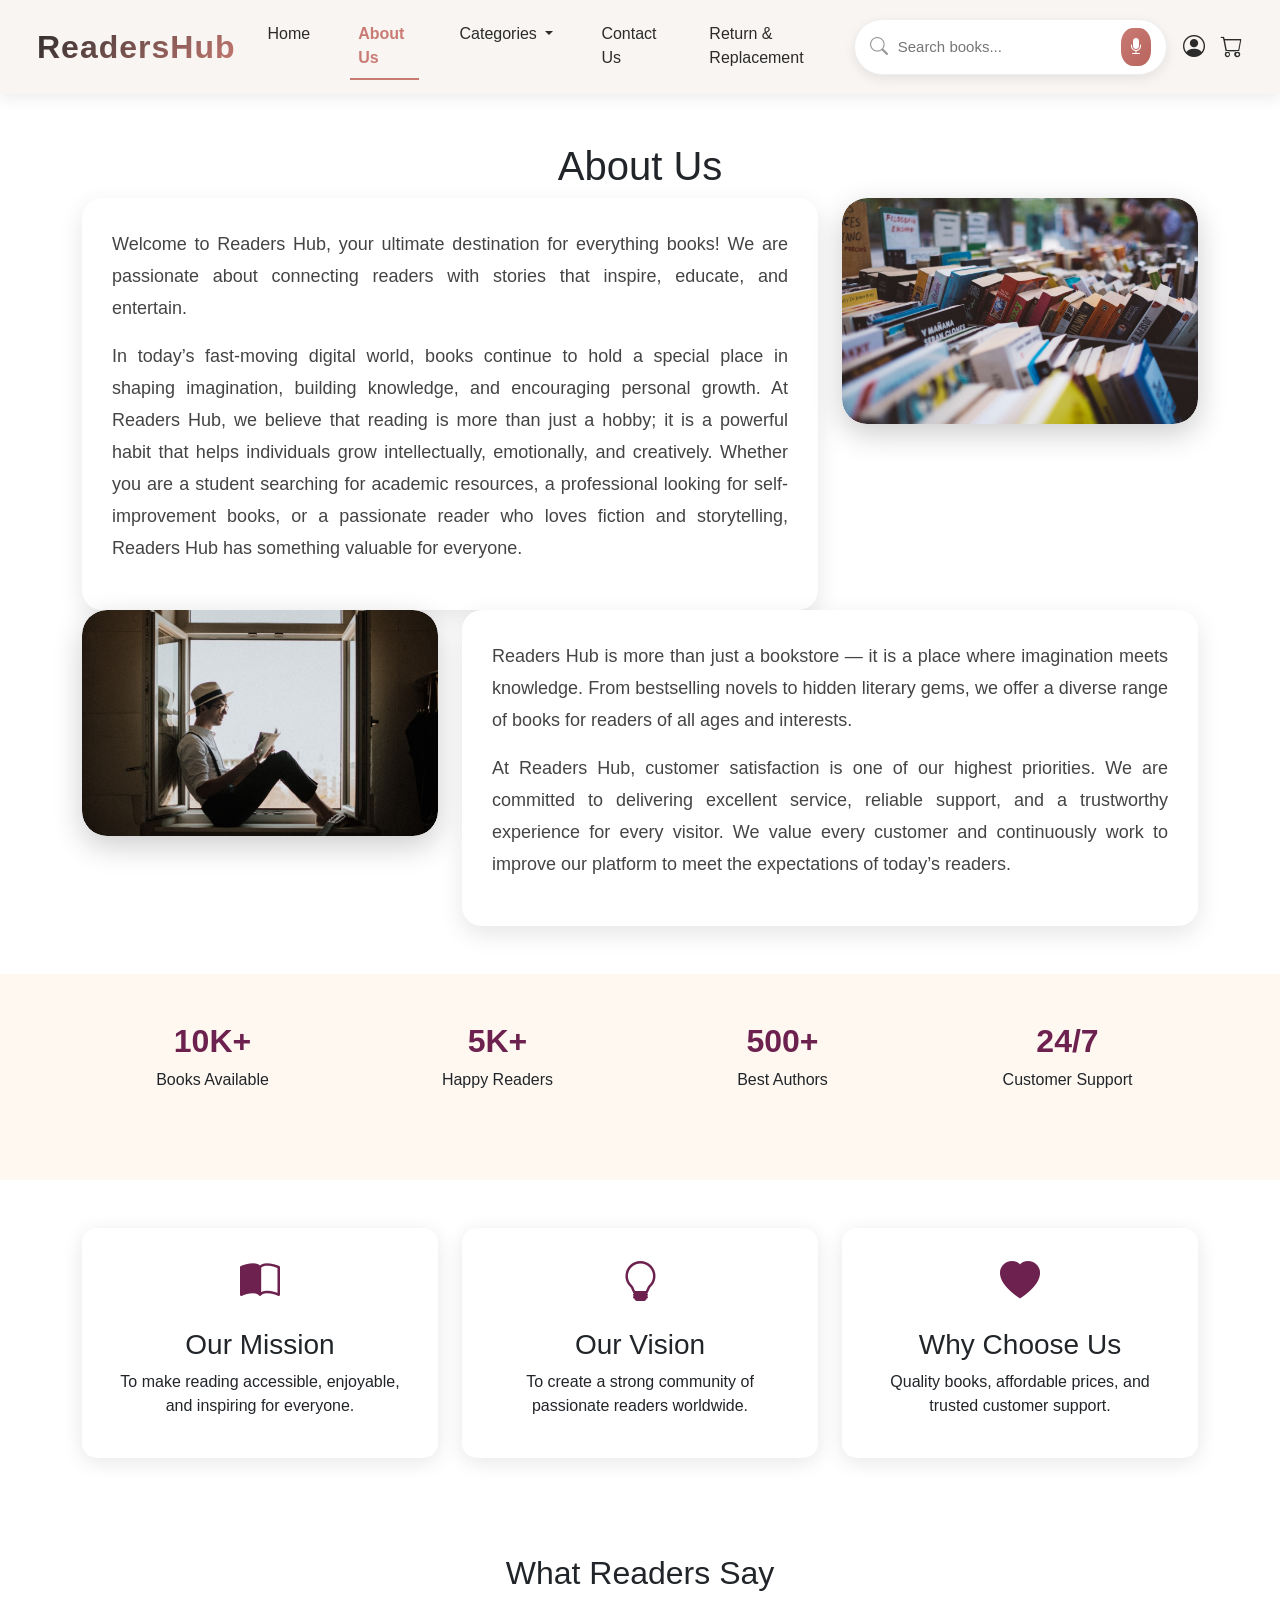
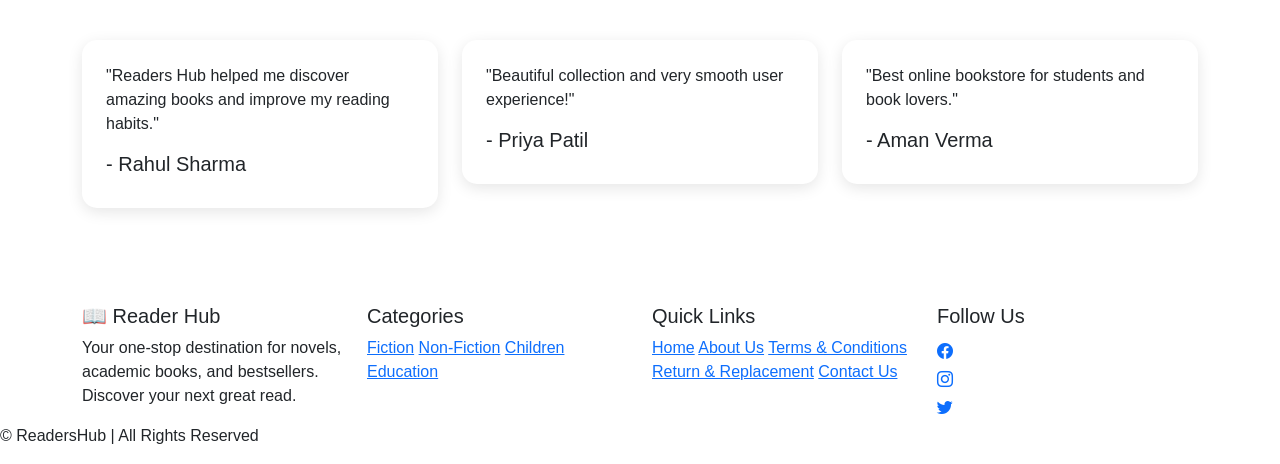
==== about.html @ c39934a2 "updates" ====
<!doctype html>
<html lang="en">

<head>
    <meta charset="utf-8">
    <meta name="viewport" content="width=device-width, initial-scale=1">
    <title>Bootstrap demo</title>
    <!-- Bootstrap -->
    <link href="https://cdn.jsdelivr.net/npm/bootstrap@5.3.8/dist/css/bootstrap.min.css" rel="stylesheet"
        integrity="sha384-sRIl4kxILFvY47J16cr9ZwB07vP4J8+LH7qKQnuqkuIAvNWLzeN8tE5YBujZqJLB" crossorigin="anonymous">

    <!-- Icon Bootstrap -->
    <link rel="stylesheet" href="https://cdn.jsdelivr.net/npm/bootstrap-icons@1.13.1/font/bootstrap-icons.min.css">

    <!-- CSS -->
    <link href="css/Swapnil.css" rel="stylesheet" type="text/css" />
    <link href="css/kranti.css" rel="stylesheet" type="text/css" />
    <link rel="stylesheet" href="css/rutuja.css" />
</head>

<body>

<!-- Navbar Start -->

    <header class="sticky-top">
        <nav class="navbar navbar-expand-lg custom-navbar">
            <div class="container-fluid">
                <!-- Logo -->

                <a class="navbar-brand logo-text" href="index.html"> ReadersHub </a>

                <!-- Toggle Button -->

                <button class="navbar-toggler" type="button" data-bs-toggle="collapse"
                    data-bs-target="#navbarSupportedContent">
                    <span class="navbar-toggler-icon"></span>
                </button>

                <!-- Navbar Content -->

                <div class="collapse navbar-collapse" id="navbarSupportedContent">
                    <!-- Menu -->

                    <ul class="navbar-nav mx-auto mb-2 mb-lg-0 nav-underline">
                        <li class="nav-item">
                            <a class="nav-link" href="index.html"> Home </a>
                        </li>

                        <li class="nav-item">
                            <a class="nav-link active" href="about.html"> About Us </a>
                        </li>

                        <!-- Dropdown -->

                        <li class="nav-item dropdown">
                            <a class="nav-link dropdown-toggle " href="#" role="button" data-bs-toggle="dropdown">
                                Categories
                            </a>

                            <ul class="dropdown-menu">
                                <li>
                                    <a class="dropdown-item" href="Motivational.html">
                                        Motivational & Self-help
                                    </a>
                                </li>

                                <li>
                                    <a class="dropdown-item" href="mythology.html">
                                        Mythology
                                    </a>
                                </li>

                                <li>
                                    <a class="dropdown-item" href="fiction_books.html">
                                        Fiction Books
                                    </a>
                                </li>

                                <li>
                                    <a class="dropdown-item" href="competitive_exams.html">
                                        Competitive Exams
                                    </a>
                                </li>

                                <li>
                                    <a class="dropdown-item" href="non_fiction.html">
                                        Non Fiction
                                    </a>
                                </li>
                            </ul>
                        </li>

                        <li class="nav-item">
                            <a class="nav-link" href="Contact.html"> Contact Us </a>
                        </li>
                         <li class="nav-item">
                            <a class="nav-link" href="return_replacement.html">Return & Replacement</a>
                        </li>
                    </ul>

                    <!-- Search Bar -->

                    <form class="search-box" role="search">
                        <div class="search-wrapper">
                            <!-- Search Icon -->
                            <i class="bi bi-search search-icon"></i>

                            <!-- Input -->
                            <input type="search" class="search-input" placeholder="Search books..." />

                            <!-- Mic Icon -->
                            <button class="mic-btn" type="button">
                                <i class="bi bi-mic-fill"></i>
                            </button>
                        </div>
                    </form>
                    <!-- search end here -->
                    <!-- Icons -->

                    <!-- Icons -->

                    <div class="d-flex align-items-center ms-3 icon-box">
                        <i class="bi bi-person-circle me-3"></i>

                        <i class="bi bi-cart"></i>
                    </div>

                </div>
            </div>
            </div>
        </nav>
    </header>

    <!-- Navbar End -->

    <!-- About Start -->
    <main>

<!-- <section class="hero-section d-flex align-items-center text-center text-white">
    <div class="container">
        <h1 class="display-3 fw-bold">Welcome To Readers Hub</h1>
        <p class="lead mt-3">
            Discover books that inspire imagination, knowledge, and creativity.
        </p>

        <a href="fiction_books.html" class="btn btn-light btn-lg mt-3">
            Explore Books
        </a>
    </div>
</section> -->


        <section class="mt-8 mb-8 p-5">
            <div class="container">
                <h1 class="about-title text-center">About Us</h1>
                <!-- <div class="row">
                    <div class="col-md-12">
                        <img class="img-fluid" src="images/Aboutpageimg.jpg" />
                    </div>
                </div> -->
                <div class="row mb-8">
                    <div class="col-md-8">
                        <div class="about-text">
                        <p>Welcome to Readers Hub, your ultimate destination for everything books! We are passionate
                            about connecting readers with stories that inspire, educate, and entertain.</p>

                        <p>In today’s fast-moving digital world, books continue to hold a special place in shaping imagination, building knowledge, and encouraging personal growth. At Readers Hub, we believe that reading is more than just a hobby; it is a powerful habit that helps individuals grow intellectually, emotionally, and creatively. Whether you are a student searching for academic resources, a professional looking for self-improvement books, or a passionate reader who loves fiction and storytelling, Readers Hub has something valuable for everyone.</p>    

                        <!-- <p>At Readers Hub, we believe that books have the power to transform lives. Whether you enjoy
                            fiction, non-fiction, academic resources, or self-development books, our carefully curated
                            collection is designed to meet the needs of every reader.</p> -->
                        </div>
                    </div>
                    <div class="col-md-4 about">
                        <div class="about-img">
                        <img class="img-fluid" src="images/About_01-6.png" />
                        </div>
                    </div>
                </div>
                <div class="row mb-8">
                    <div class="col-md-4 about">
                        <div class="about-img">
                        <img class="img-fluid" src="images/About_02-6.png" />
                        </div>
                    </div>
                    <div class="col-md-8">
                        <div class="about-text">
                        <!-- <p>Our mission is to create a vibrant community where book lovers can explore new ideas,
                            discover talented authors, and develop a lifelong love for reading. We strive to make books
                            accessible, affordable, and enjoyable for everyone.</p> -->

                        <p>Readers Hub is more than just a bookstore — it is a place where imagination meets knowledge.
                            From bestselling novels to hidden literary gems, we offer a diverse range of books for
                            readers of all ages and interests.</p>

                        <p>At Readers Hub, customer satisfaction is one of our highest priorities. We are committed to delivering excellent service, reliable support, and a trustworthy experience for every visitor. We value every customer and continuously work to improve our platform to meet the expectations of today’s readers.</p>    

                        <!-- <p>Join us on this exciting journey of reading and discovery. Let Readers Hub be your trusted
                            companion in the wonderful world of books.</p> -->
                        </div>
                    </div>
                </div>
            </div>
        </section>


<section class="stats-section py-5">
    <div class="container">
        <div class="row text-center">

            <div class="col-md-3 col-6 mb-4">
                <h2>10K+</h2>
                <p>Books Available</p>
            </div>

            <div class="col-md-3 col-6 mb-4">
                <h2>5K+</h2>
                <p>Happy Readers</p>
            </div>

            <div class="col-md-3 col-6 mb-4">
                <h2>500+</h2>
                <p>Best Authors</p>
            </div>

            <div class="col-md-3 col-6 mb-4">
                <h2>24/7</h2>
                <p>Customer Support</p>
            </div>

        </div>
    </div>
</section>

<section class="mission-section py-5">
    <div class="container">
        <div class="row g-4">

            <div class="col-md-4">
                <div class="mission-card text-center p-4">
                    <i class="bi bi-book-half"></i>
                    <h3 class="mt-3">Our Mission</h3>
                    <p>
                        To make reading accessible, enjoyable, and inspiring for everyone.
                    </p>
                </div>
            </div>

            <div class="col-md-4">
                <div class="mission-card text-center p-4">
                    <i class="bi bi-lightbulb"></i>
                    <h3 class="mt-3">Our Vision</h3>
                    <p>
                        To create a strong community of passionate readers worldwide.
                    </p>
                </div>
            </div>

            <div class="col-md-4">
                <div class="mission-card text-center p-4">
                    <i class="bi bi-heart-fill"></i>
                    <h3 class="mt-3">Why Choose Us</h3>
                    <p>
                        Quality books, affordable prices, and trusted customer support.
                    </p>
                </div>
            </div>

        </div>
    </div>
</section>

<section class="testimonial-section py-5">
    <div class="container">
        <h2 class="text-center mb-5">What Readers Say</h2>

        <div class="row g-4">

            <div class="col-md-4">
                <div class="testimonial-card p-4">
                    <p>
                        "Readers Hub helped me discover amazing books and improve my reading habits."
                    </p>
                    <h5>- Rahul Sharma</h5>
                </div>
            </div>

            <div class="col-md-4">
                <div class="testimonial-card p-4">
                    <p>
                        "Beautiful collection and very smooth user experience!"
                    </p>
                    <h5>- Priya Patil</h5>
                </div>
            </div>

            <div class="col-md-4">
                <div class="testimonial-card p-4">
                    <p>
                        "Best online bookstore for students and book lovers."
                    </p>
                    <h5>- Aman Verma</h5>
                </div>
            </div>

        </div>
    </div>
</section>
        <!-- About End -->
    </main>




    <!-- Footer Start -->

    <footer class="footer mt-5">
        <div class="container">
            <div class="row">

                <!-- About -->
                <div class="col-md-3">
                    <h5>📖 Reader Hub</h5>
                    <p>Your one-stop destination for novels, academic books, and bestsellers. Discover your next
                        great read.</p>
                </div>

                <!-- Categories -->
                <div class="col-md-3">
                    <h5>Categories</h5>
                    <a href="fiction_books.html">Fiction</a>
                    <a href="#">Non-Fiction</a>
                    <a href="#">Children</a>
                    <a href="#">Education</a>
                </div>

                <!-- Quick Links -->
                <div class="col-md-3">
                    <h5>Quick Links</h5>
                    <a href="#">Home</a>
                    <a href="about.html">About Us</a>
                    <a href="terms_condition.html">Terms & Conditions</a>
                    <a href="return_replacement.html">Return & Replacement</a>
                    <a href="Contact.html">Contact Us</a>
                </div>

                <!-- Newsletter -->
                <div class="col-md-3">
                    <h5>Follow Us</h5>
                    <div class="row">

                        <!-- Social Icons -->
                        <div class="col-md-1 social-icons mt-1">
                            <a href="#"><i class="bi bi-facebook"></i></a>
                        </div>
                        <div class=" col-md-1social-icons mt-1">
                            <a href="#"><i class="bi bi-instagram"></i></a>
                        </div>
                        <div class="col-md-1 social-icons mt-1">
                            <a href="#"><i class="bi bi-twitter"></i></a>
                        </div>
                    </div>
                </div>

            </div>
        </div>

        <!-- Bottom -->
        <div class="footer-bottom">
            <p>© <span id="year"></span> ReadersHub | All Rights Reserved</p>
        </div>
    </footer>

    <!-- Footer End -->

</body>
<script src="https://cdn.jsdelivr.net/npm/bootstrap@5.3.8/dist/js/bootstrap.bundle.min.js"
    integrity="sha384-FKyoEForCGlyvwx9Hj09JcYn3nv7wiPVlz7YYwJrWVcXK/BmnVDxM+D2scQbITxI"
    crossorigin="anonymous"></script>

<script src="js/script_SP.js"></script>
</body>

</html>
---- css/kranti.css ----
.about{
    transition: all 0.4s ease;
}

.about:hover{
    transform: scale(1.05);
    box-shadow: 0 8px 20px rgba(0,0,0,0.2);
}

.terms{
    text-align: center;
}

/* Hero Section */

.hero-section{
    height: 70vh;
    background:linear-gradient(rgba(0,0,0,0.6), rgba(0,0,0,0.6)),
    
    url('../images/book-bg.jpg');

    background-size: cover;
    background-position: center;
}

/* Stats */

.stats-section{
    background: #fff8f0;
}

.stats-section h2{
    color: #6D214F;
    font-weight: bold;
}

/* Cards */

.mission-card{
    background: white;
    border-radius: 15px;
    box-shadow: 0 4px 20px rgba(0,0,0,0.1);
    transition: 0.4s;
}

.mission-card:hover{
    transform: translateY(-10px);
}

.mission-card i{
    font-size: 40px;
    color: #6D214F;
}

/* Testimonials */

.testimonial-card{
    background: #fff;
    border-radius: 15px;
    box-shadow: 0 4px 15px rgba(0,0,0,0.1);
    transition: 0.4s;
}

.testimonial-card:hover{
    transform: scale(1.03);
}

/* About Images */

.about img{
    border-radius: 20px;
    transition: 0.4s;
}

.about img:hover{
    transform: scale(1.03);
}


/* About Us Animation */
/* ABOUT SECTION */
.about-section{
    padding: 50px;
    background: linear-gradient(to right, #fdfbfb, #ebedee);
}

/* Paragraph Box */
.about-text{
    background: white;
    padding: 30px;
    border-radius: 20px;
    box-shadow: 0 8px 25px rgba(0,0,0,0.1);
    transition: 0.4s;
    animation: fadeUp 1.5s ease;
}

.about-text:hover{
    transform: translateY(-10px);
    box-shadow: 0 15px 35px rgba(0,0,0,0.2);
}

/* Paragraph Style */
.about-text p{
    font-size: 18px;
    line-height: 32px;
    color: #444;
    text-align: justify;
    transition: 0.3s;
}

.about-text p:hover{
    color: #6a11cb;
}

/* Image Design */
.about-img{
    overflow: hidden;
    border-radius: 25px;
    box-shadow: 0 10px 30px rgba(0,0,0,0.2);
    animation: zoomIn 2s ease;
}

.about-img img{
    width: 100%;
    border-radius: 25px;
    transition: 0.5s;
}

/* Image Hover Effect */
.about-img:hover img{
    transform: scale(1.08) rotate(2deg);
}

/* Fade Animation */
@keyframes fadeUp{
    from{
        opacity: 0;
        transform: translateY(50px);
    }
    to{
        opacity: 1;
        transform: translateY(0);
    }
}

/* Zoom Animation */
@keyframes zoomIn{
    from{
        opacity: 0;
        transform: scale(0.7);
    }
    to{
        opacity: 1;
        transform: scale(1);
    }
}
---- css/rutuja.css ----
/* .card-img-top{
  
  object-fit: contain;
 
 } */

 *{
    margin: 0;
    padding: 0;
    box-sizing: border-box;
}

body{
    overflow-x: hidden;
}
*{
  margin: 0;
  padding: 0;
  box-sizing: border-box;
  font-family: Arial, sans-serif;
}

/* navbar start here */

/* Navbar */

.custom-navbar{
  background: #f8f5f2;
  padding: 14px 25px;
  box-shadow: 0 4px 15px rgba(0,0,0,0.08);
}

/* Logo */

.logo-text{
  font-size: 32px;
  font-weight: 700;
  text-decoration: none;
  letter-spacing: 1px;
  display: inline-block;

  background: linear-gradient(135deg, #2b2b2b, #c97b73);

  -webkit-background-clip: text;
  -webkit-text-fill-color: transparent;
  background-clip: text;
  color: transparent;

  transition: 0.3s;
}

.logo-text:hover{
  transform: scale(1.03);
}

/* Nav Links */

.custom-navbar .nav-link{
  color: #2b2b2b;
  font-weight: 500;
  margin: 0 8px;
  transition: 0.3s;
}

.custom-navbar .nav-link:hover{
  color: #c97b73;
}

.custom-navbar .nav-link.active{
  color: #c97b73;
}

/* Dropdown */

.dropdown-menu{
  border: none;
  border-radius: 12px;
  padding: 10px;
  box-shadow: 0 5px 18px rgba(0,0,0,0.08);
}

.dropdown-item{
  padding: 10px 15px;
  border-radius: 8px;
  transition: 0.3s;
}

.dropdown-item:hover{
  background: #f3e2df;
  color: #c97b73;
}
/* Search Box */

.search-box{
    width: 350px;
}

/* Wrapper */

.search-wrapper{
    display: flex;
    align-items: center;
    background: white;
    border-radius: 50px;
    padding: 8px 15px;
    box-shadow: 0 4px 12px rgba(0,0,0,0.08);
    border: 1px solid #eee;
}

/* Search Icon */

.search-icon{
    color: #999;
    font-size: 18px;
    margin-right: 10px;
}

/* Input */

.search-input{
    border: none;
    outline: none;
    width: 100%;
    background: transparent;
    font-size: 15px;
}

/* Mic Button */

.mic-btn{
    border: none;
    background: linear-gradient(135deg, #c97b73, #b8645d);
    color: white;
    width: 38px;
    height: 38px;
    border-radius: 40%;
    display: flex;
    align-items: center;
    justify-content: center;
    transition: 0.3s;
}

/* Hover */

.mic-btn:hover{
    transform: scale(1.05);
}

/* Icons */

.icon-box i{
  font-size: 22px;
  color: #2b2b2b;
  cursor: pointer;
  transition: 0.3s;
}

.icon-box i:hover{
  color: #c97b73;
  transform: scale(1.1);
}

/* Mobile Responsive */

@media(max-width:991px){

  .search-box{
    width: 100%;
    margin-top: 15px;
  }

  .icon-box{
    margin-top: 15px;
  }

}

/* navbar ends here */




 .hero-section{
    width: 100%;
}

.hero-img{
    width: 100%;
    height: 600px;
    display: block;
}

 /* card title */
.card-title{
              font-size:15px;
}

.text-warning i{
  font-size: 14px;
}

/* price */
del{
  font-size: 14px;
}

/* card animation */
.book-card{
    transition: all 0.4s ease;
   
}

.book-card:hover{
    transform: scale(1.05);
    box-shadow: 0 8px 20px rgba(0,0,0,0.2);
}

/* btn animation */
.cart-btn{
    background: linear-gradient(135deg, #c97b73, #b8645d);
    color: white;
    border: none;
    border-radius: 12px;
    padding: 10px 10px;
    font-weight: 600;
    font-size: 15px;
    transition: 0.3s ease;
    box-shadow: 0 6px 15px rgba(201, 123, 115, 0.35);
}
.cart-btn:hover{
    background: linear-gradient(135deg, #b8645d, #a94f49);
    transform: translateY(-2px);
    color: white;
}
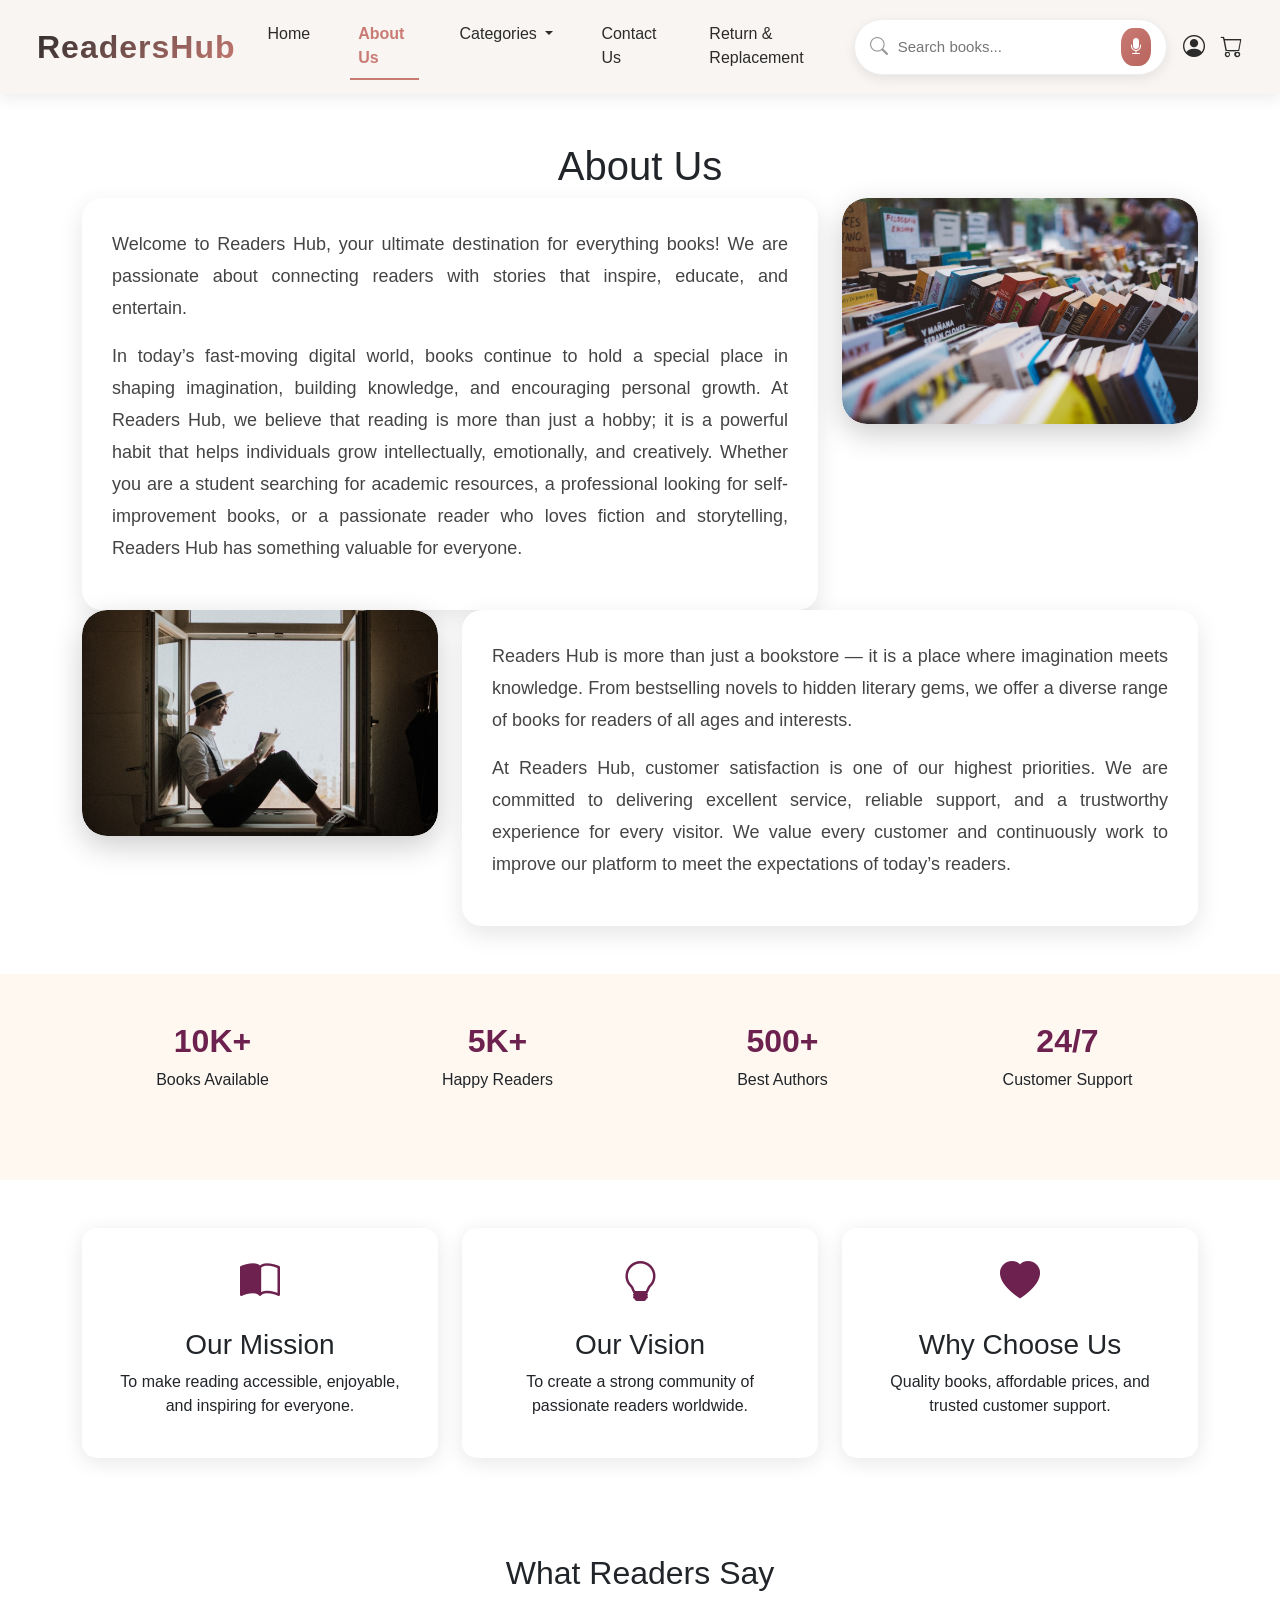
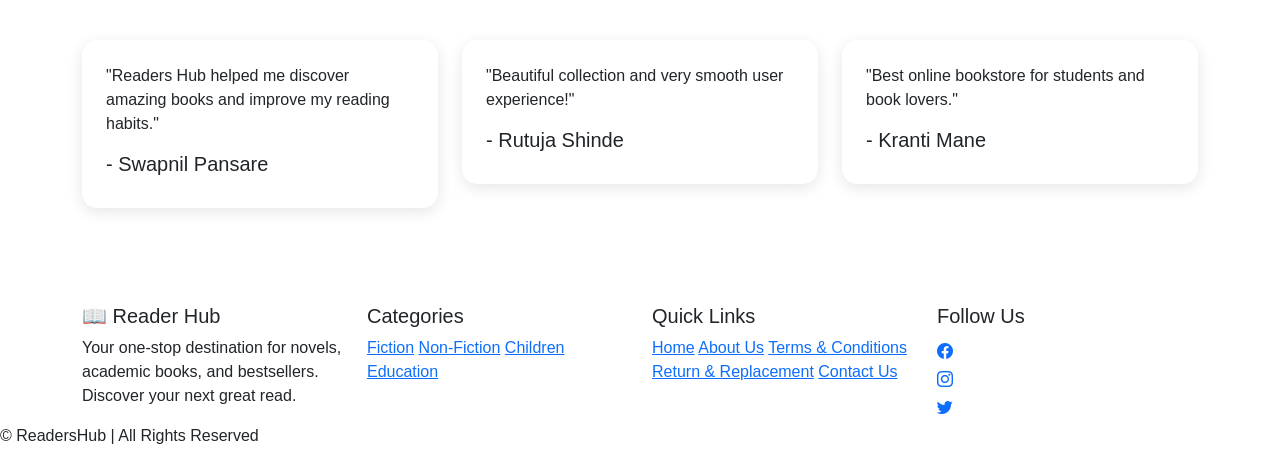
==== commit 80085f8e: "updates" ====
--- a/about.html
+++ b/about.html
@@ -281,7 +281,7 @@
                     <p>
                         "Readers Hub helped me discover amazing books and improve my reading habits."
                     </p>
-                    <h5>- Rahul Sharma</h5>
+                    <h5>- Swapnil Pansare</h5>
                 </div>
             </div>
 
@@ -290,7 +290,7 @@
                     <p>
                         "Beautiful collection and very smooth user experience!"
                     </p>
-                    <h5>- Priya Patil</h5>
+                    <h5>- Rutuja Shinde</h5>
                 </div>
             </div>
 
@@ -299,7 +299,7 @@
                     <p>
                         "Best online bookstore for students and book lovers."
                     </p>
-                    <h5>- Aman Verma</h5>
+                    <h5>- Kranti Mane</h5>
                 </div>
             </div>
 
--- a/css/kranti.css
+++ b/css/kranti.css
@@ -78,6 +78,8 @@
 
 
 /* About Us Animation */
+
+
 /* ABOUT SECTION */
 .about-section{
     padding: 50px;
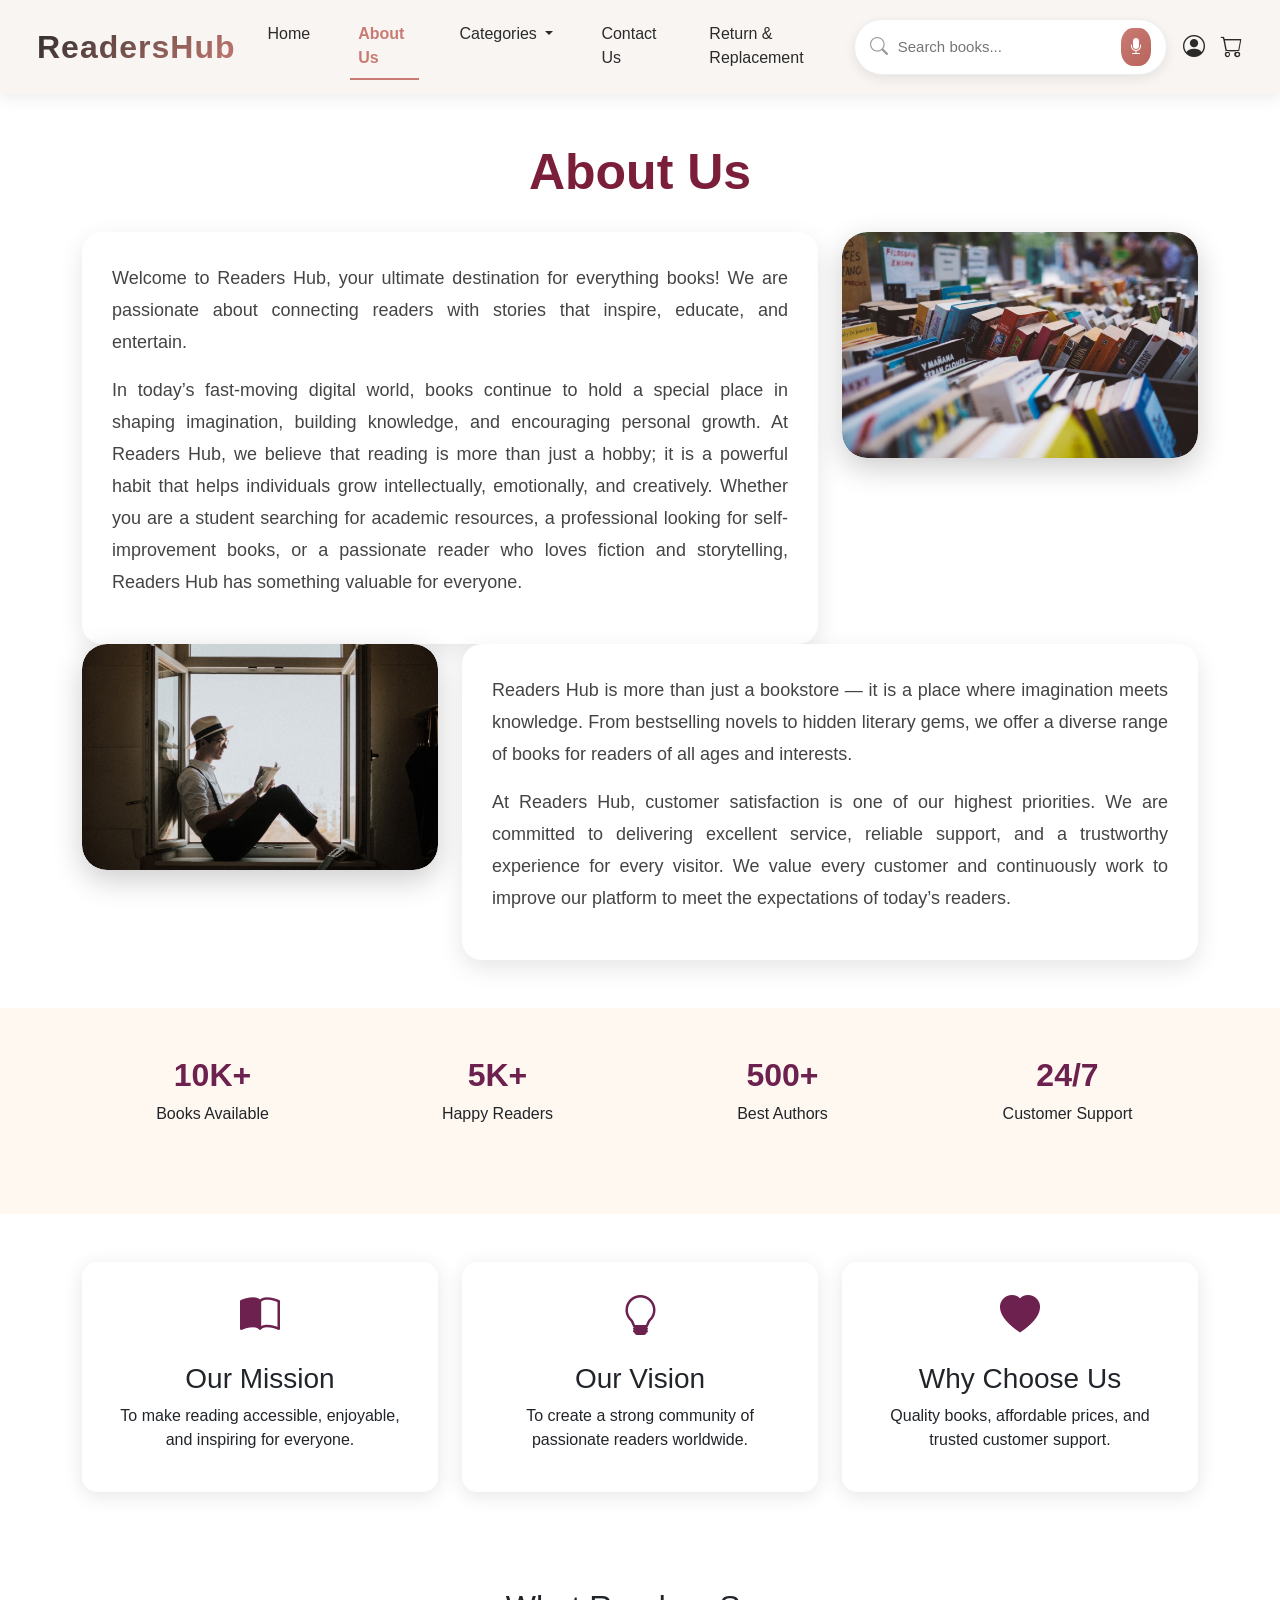
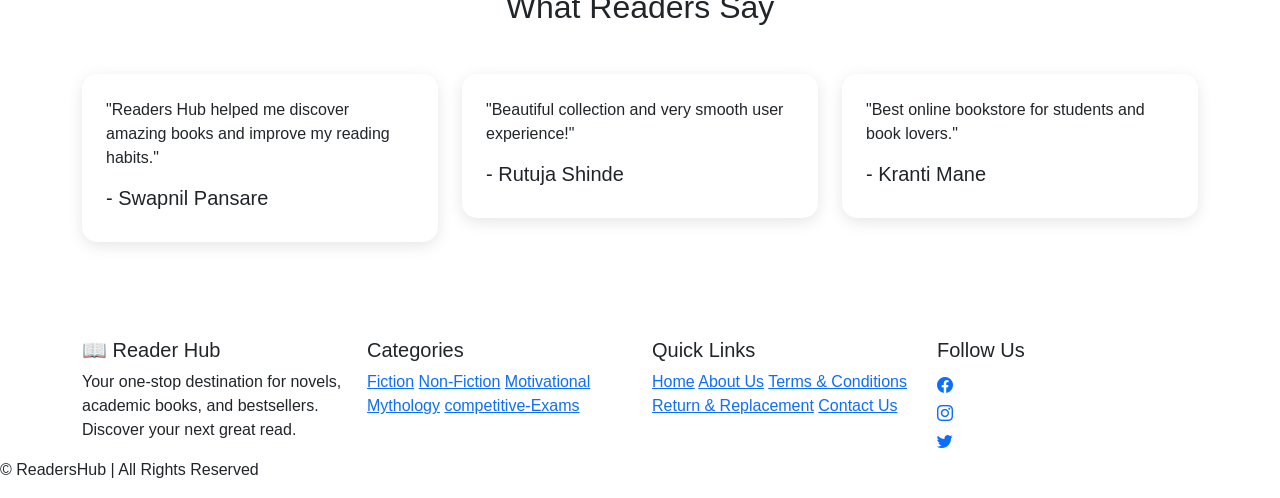
==== commit 3c02754c: "updated" ====
--- a/about.html
+++ b/about.html
@@ -16,6 +16,18 @@
     <link href="css/Swapnil.css" rel="stylesheet" type="text/css" />
     <link href="css/kranti.css" rel="stylesheet" type="text/css" />
     <link rel="stylesheet" href="css/rutuja.css" />
+    <style>
+        /* Main Heading Animation */
+h1 {
+    text-align: center;
+    font-size: 50px;
+    font-weight: bold;
+    color: #7b1e3a;
+    margin-bottom: 30px;
+    position: relative;
+    animation: fadeDown 1.5s ease;
+}
+    </style>
 </head>
 
 <body>
@@ -329,15 +341,16 @@
                 <div class="col-md-3">
                     <h5>Categories</h5>
                     <a href="fiction_books.html">Fiction</a>
-                    <a href="#">Non-Fiction</a>
-                    <a href="#">Children</a>
-                    <a href="#">Education</a>
+                    <a href="non_fiction.html">Non-Fiction</a>
+                    <a href="motivational.html">Motivational</a>
+                    <a href="mythology.html">Mythology</a>
+                    <a href="#">competitive-Exams</a>
                 </div>
 
                 <!-- Quick Links -->
                 <div class="col-md-3">
                     <h5>Quick Links</h5>
-                    <a href="#">Home</a>
+                    <a href="Index.html">Home</a>
                     <a href="about.html">About Us</a>
                     <a href="terms_condition.html">Terms & Conditions</a>
                     <a href="return_replacement.html">Return & Replacement</a>
--- a/css/rutuja.css
+++ b/css/rutuja.css
@@ -231,4 +231,5 @@
     background: linear-gradient(135deg, #b8645d, #a94f49);
     transform: translateY(-2px);
     color: white;
-}+}
+
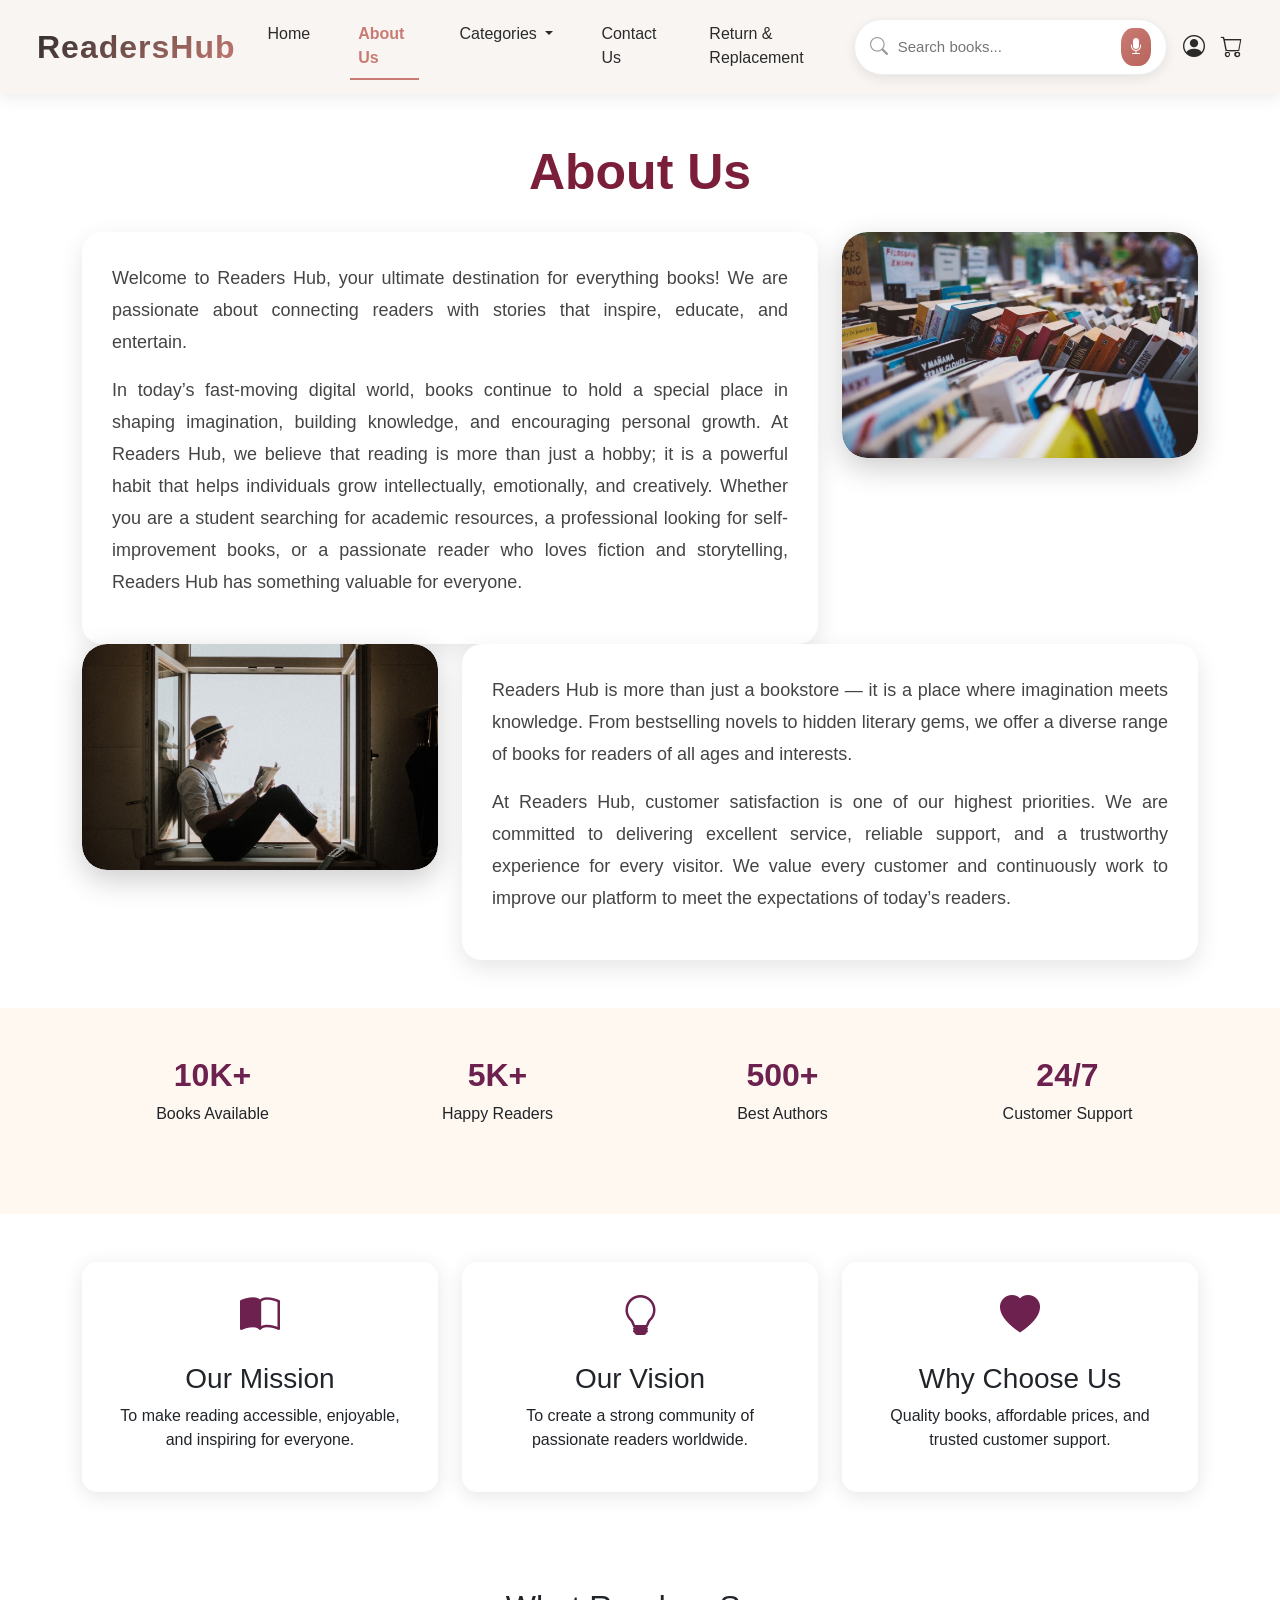
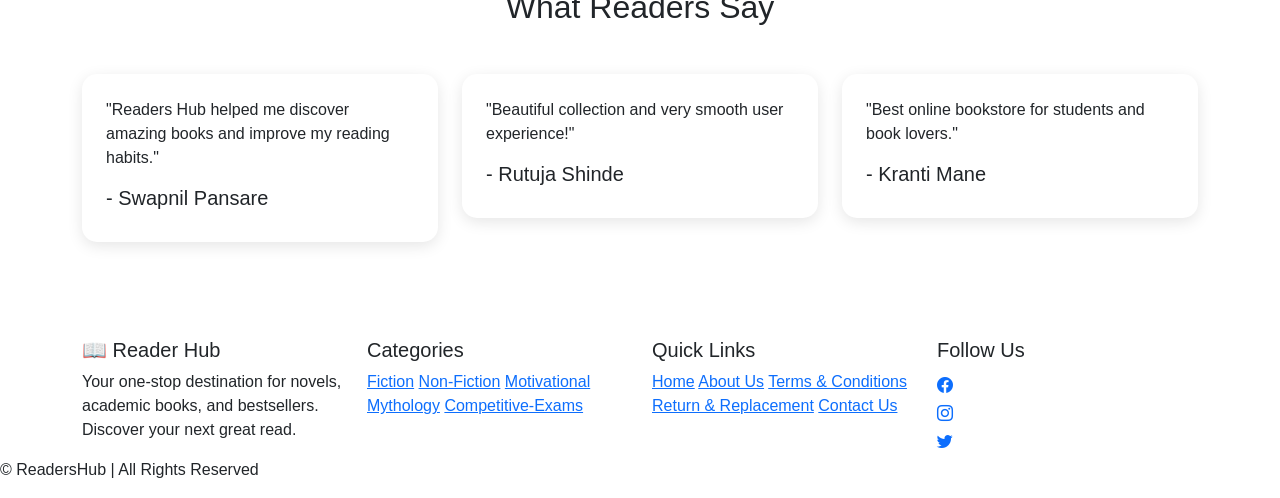
==== commit 57c72987: "updates" ====
--- a/about.html
+++ b/about.html
@@ -18,21 +18,21 @@
     <link rel="stylesheet" href="css/rutuja.css" />
     <style>
         /* Main Heading Animation */
-h1 {
-    text-align: center;
-    font-size: 50px;
-    font-weight: bold;
-    color: #7b1e3a;
-    margin-bottom: 30px;
-    position: relative;
-    animation: fadeDown 1.5s ease;
-}
+        h1 {
+            text-align: center;
+            font-size: 50px;
+            font-weight: bold;
+            color: #7b1e3a;
+            margin-bottom: 30px;
+            position: relative;
+            animation: fadeDown 1.5s ease;
+        }
     </style>
 </head>
 
 <body>
 
-<!-- Navbar Start -->
+    <!-- Navbar Start -->
 
     <header class="sticky-top">
         <nav class="navbar navbar-expand-lg custom-navbar">
@@ -89,7 +89,7 @@
                                 </li>
 
                                 <li>
-                                    <a class="dropdown-item" href="competitive_exams.html">
+                                    <a class="dropdown-item" href="competitive_exam.html">
                                         Competitive Exams
                                     </a>
                                 </li>
@@ -105,7 +105,7 @@
                         <li class="nav-item">
                             <a class="nav-link" href="Contact.html"> Contact Us </a>
                         </li>
-                         <li class="nav-item">
+                        <li class="nav-item">
                             <a class="nav-link" href="return_replacement.html">Return & Replacement</a>
                         </li>
                     </ul>
@@ -148,7 +148,7 @@
     <!-- About Start -->
     <main>
 
-<!-- <section class="hero-section d-flex align-items-center text-center text-white">
+        <!-- <section class="hero-section d-flex align-items-center text-center text-white">
     <div class="container">
         <h1 class="display-3 fw-bold">Welcome To Readers Hub</h1>
         <p class="lead mt-3">
@@ -173,41 +173,51 @@
                 <div class="row mb-8">
                     <div class="col-md-8">
                         <div class="about-text">
-                        <p>Welcome to Readers Hub, your ultimate destination for everything books! We are passionate
-                            about connecting readers with stories that inspire, educate, and entertain.</p>
-
-                        <p>In today’s fast-moving digital world, books continue to hold a special place in shaping imagination, building knowledge, and encouraging personal growth. At Readers Hub, we believe that reading is more than just a hobby; it is a powerful habit that helps individuals grow intellectually, emotionally, and creatively. Whether you are a student searching for academic resources, a professional looking for self-improvement books, or a passionate reader who loves fiction and storytelling, Readers Hub has something valuable for everyone.</p>    
-
-                        <!-- <p>At Readers Hub, we believe that books have the power to transform lives. Whether you enjoy
+                            <p>Welcome to Readers Hub, your ultimate destination for everything books! We are passionate
+                                about connecting readers with stories that inspire, educate, and entertain.</p>
+
+                            <p>In today’s fast-moving digital world, books continue to hold a special place in shaping
+                                imagination, building knowledge, and encouraging personal growth. At Readers Hub, we
+                                believe that reading is more than just a hobby; it is a powerful habit that helps
+                                individuals grow intellectually, emotionally, and creatively. Whether you are a student
+                                searching for academic resources, a professional looking for self-improvement books, or
+                                a passionate reader who loves fiction and storytelling, Readers Hub has something
+                                valuable for everyone.</p>
+
+                            <!-- <p>At Readers Hub, we believe that books have the power to transform lives. Whether you enjoy
                             fiction, non-fiction, academic resources, or self-development books, our carefully curated
                             collection is designed to meet the needs of every reader.</p> -->
                         </div>
                     </div>
                     <div class="col-md-4 about">
                         <div class="about-img">
-                        <img class="img-fluid" src="images/About_01-6.png" />
+                            <img class="img-fluid" src="images/About_01-6.png" />
                         </div>
                     </div>
                 </div>
                 <div class="row mb-8">
                     <div class="col-md-4 about">
                         <div class="about-img">
-                        <img class="img-fluid" src="images/About_02-6.png" />
+                            <img class="img-fluid" src="images/About_02-6.png" />
                         </div>
                     </div>
                     <div class="col-md-8">
                         <div class="about-text">
-                        <!-- <p>Our mission is to create a vibrant community where book lovers can explore new ideas,
+                            <!-- <p>Our mission is to create a vibrant community where book lovers can explore new ideas,
                             discover talented authors, and develop a lifelong love for reading. We strive to make books
                             accessible, affordable, and enjoyable for everyone.</p> -->
 
-                        <p>Readers Hub is more than just a bookstore — it is a place where imagination meets knowledge.
-                            From bestselling novels to hidden literary gems, we offer a diverse range of books for
-                            readers of all ages and interests.</p>
-
-                        <p>At Readers Hub, customer satisfaction is one of our highest priorities. We are committed to delivering excellent service, reliable support, and a trustworthy experience for every visitor. We value every customer and continuously work to improve our platform to meet the expectations of today’s readers.</p>    
-
-                        <!-- <p>Join us on this exciting journey of reading and discovery. Let Readers Hub be your trusted
+                            <p>Readers Hub is more than just a bookstore — it is a place where imagination meets
+                                knowledge.
+                                From bestselling novels to hidden literary gems, we offer a diverse range of books for
+                                readers of all ages and interests.</p>
+
+                            <p>At Readers Hub, customer satisfaction is one of our highest priorities. We are committed
+                                to delivering excellent service, reliable support, and a trustworthy experience for
+                                every visitor. We value every customer and continuously work to improve our platform to
+                                meet the expectations of today’s readers.</p>
+
+                            <!-- <p>Join us on this exciting journey of reading and discovery. Let Readers Hub be your trusted
                             companion in the wonderful world of books.</p> -->
                         </div>
                     </div>
@@ -216,108 +226,108 @@
         </section>
 
 
-<section class="stats-section py-5">
-    <div class="container">
-        <div class="row text-center">
-
-            <div class="col-md-3 col-6 mb-4">
-                <h2>10K+</h2>
-                <p>Books Available</p>
-            </div>
-
-            <div class="col-md-3 col-6 mb-4">
-                <h2>5K+</h2>
-                <p>Happy Readers</p>
-            </div>
-
-            <div class="col-md-3 col-6 mb-4">
-                <h2>500+</h2>
-                <p>Best Authors</p>
-            </div>
-
-            <div class="col-md-3 col-6 mb-4">
-                <h2>24/7</h2>
-                <p>Customer Support</p>
-            </div>
-
-        </div>
-    </div>
-</section>
-
-<section class="mission-section py-5">
-    <div class="container">
-        <div class="row g-4">
-
-            <div class="col-md-4">
-                <div class="mission-card text-center p-4">
-                    <i class="bi bi-book-half"></i>
-                    <h3 class="mt-3">Our Mission</h3>
-                    <p>
-                        To make reading accessible, enjoyable, and inspiring for everyone.
-                    </p>
-                </div>
-            </div>
-
-            <div class="col-md-4">
-                <div class="mission-card text-center p-4">
-                    <i class="bi bi-lightbulb"></i>
-                    <h3 class="mt-3">Our Vision</h3>
-                    <p>
-                        To create a strong community of passionate readers worldwide.
-                    </p>
-                </div>
-            </div>
-
-            <div class="col-md-4">
-                <div class="mission-card text-center p-4">
-                    <i class="bi bi-heart-fill"></i>
-                    <h3 class="mt-3">Why Choose Us</h3>
-                    <p>
-                        Quality books, affordable prices, and trusted customer support.
-                    </p>
-                </div>
-            </div>
-
-        </div>
-    </div>
-</section>
-
-<section class="testimonial-section py-5">
-    <div class="container">
-        <h2 class="text-center mb-5">What Readers Say</h2>
-
-        <div class="row g-4">
-
-            <div class="col-md-4">
-                <div class="testimonial-card p-4">
-                    <p>
-                        "Readers Hub helped me discover amazing books and improve my reading habits."
-                    </p>
-                    <h5>- Swapnil Pansare</h5>
-                </div>
-            </div>
-
-            <div class="col-md-4">
-                <div class="testimonial-card p-4">
-                    <p>
-                        "Beautiful collection and very smooth user experience!"
-                    </p>
-                    <h5>- Rutuja Shinde</h5>
-                </div>
-            </div>
-
-            <div class="col-md-4">
-                <div class="testimonial-card p-4">
-                    <p>
-                        "Best online bookstore for students and book lovers."
-                    </p>
-                    <h5>- Kranti Mane</h5>
-                </div>
-            </div>
-
-        </div>
-    </div>
-</section>
+        <section class="stats-section py-5">
+            <div class="container">
+                <div class="row text-center">
+
+                    <div class="col-md-3 col-6 mb-4">
+                        <h2>10K+</h2>
+                        <p>Books Available</p>
+                    </div>
+
+                    <div class="col-md-3 col-6 mb-4">
+                        <h2>5K+</h2>
+                        <p>Happy Readers</p>
+                    </div>
+
+                    <div class="col-md-3 col-6 mb-4">
+                        <h2>500+</h2>
+                        <p>Best Authors</p>
+                    </div>
+
+                    <div class="col-md-3 col-6 mb-4">
+                        <h2>24/7</h2>
+                        <p>Customer Support</p>
+                    </div>
+
+                </div>
+            </div>
+        </section>
+
+        <section class="mission-section py-5">
+            <div class="container">
+                <div class="row g-4">
+
+                    <div class="col-md-4">
+                        <div class="mission-card text-center p-4">
+                            <i class="bi bi-book-half"></i>
+                            <h3 class="mt-3">Our Mission</h3>
+                            <p>
+                                To make reading accessible, enjoyable, and inspiring for everyone.
+                            </p>
+                        </div>
+                    </div>
+
+                    <div class="col-md-4">
+                        <div class="mission-card text-center p-4">
+                            <i class="bi bi-lightbulb"></i>
+                            <h3 class="mt-3">Our Vision</h3>
+                            <p>
+                                To create a strong community of passionate readers worldwide.
+                            </p>
+                        </div>
+                    </div>
+
+                    <div class="col-md-4">
+                        <div class="mission-card text-center p-4">
+                            <i class="bi bi-heart-fill"></i>
+                            <h3 class="mt-3">Why Choose Us</h3>
+                            <p>
+                                Quality books, affordable prices, and trusted customer support.
+                            </p>
+                        </div>
+                    </div>
+
+                </div>
+            </div>
+        </section>
+
+        <section class="testimonial-section py-5">
+            <div class="container">
+                <h2 class="text-center mb-5">What Readers Say</h2>
+
+                <div class="row g-4">
+
+                    <div class="col-md-4">
+                        <div class="testimonial-card p-4">
+                            <p>
+                                "Readers Hub helped me discover amazing books and improve my reading habits."
+                            </p>
+                            <h5>- Swapnil Pansare</h5>
+                        </div>
+                    </div>
+
+                    <div class="col-md-4">
+                        <div class="testimonial-card p-4">
+                            <p>
+                                "Beautiful collection and very smooth user experience!"
+                            </p>
+                            <h5>- Rutuja Shinde</h5>
+                        </div>
+                    </div>
+
+                    <div class="col-md-4">
+                        <div class="testimonial-card p-4">
+                            <p>
+                                "Best online bookstore for students and book lovers."
+                            </p>
+                            <h5>- Kranti Mane</h5>
+                        </div>
+                    </div>
+
+                </div>
+            </div>
+        </section>
         <!-- About End -->
     </main>
 
@@ -333,7 +343,8 @@
                 <!-- About -->
                 <div class="col-md-3">
                     <h5>📖 Reader Hub</h5>
-                    <p>Your one-stop destination for novels, academic books, and bestsellers. Discover your next
+                    <p>Your one-stop destination for novels, academic
+                        books, and bestsellers. Discover your next
                         great read.</p>
                 </div>
 
@@ -344,17 +355,19 @@
                     <a href="non_fiction.html">Non-Fiction</a>
                     <a href="motivational.html">Motivational</a>
                     <a href="mythology.html">Mythology</a>
-                    <a href="#">competitive-Exams</a>
+                    <a href="competitive_exam.html">Competitive-Exams</a>
                 </div>
 
                 <!-- Quick Links -->
                 <div class="col-md-3">
                     <h5>Quick Links</h5>
-                    <a href="Index.html">Home</a>
+                    <a href="index.html">Home</a>
                     <a href="about.html">About Us</a>
-                    <a href="terms_condition.html">Terms & Conditions</a>
-                    <a href="return_replacement.html">Return & Replacement</a>
-                    <a href="Contact.html">Contact Us</a>
+                    <a href="terms_condition.html">Terms &
+                        Conditions</a>
+                    <a href="return_replacement.html">Return &
+                        Replacement</a>
+                    <a href="contact.html">Contact Us</a>
                 </div>
 
                 <!-- Newsletter -->
@@ -364,13 +377,13 @@
 
                         <!-- Social Icons -->
                         <div class="col-md-1 social-icons mt-1">
-                            <a href="#"><i class="bi bi-facebook"></i></a>
+                            <a href="https://www.facebook.com/"><i class="bi bi-facebook"></i></a>
                         </div>
                         <div class=" col-md-1social-icons mt-1">
-                            <a href="#"><i class="bi bi-instagram"></i></a>
+                            <a href="https://www.instagram.com/"><i class="bi bi-instagram"></i></a>
                         </div>
                         <div class="col-md-1 social-icons mt-1">
-                            <a href="#"><i class="bi bi-twitter"></i></a>
+                            <a href="https://x.com/"><i class="bi bi-twitter"></i></a>
                         </div>
                     </div>
                 </div>
@@ -380,7 +393,8 @@
 
         <!-- Bottom -->
         <div class="footer-bottom">
-            <p>© <span id="year"></span> ReadersHub | All Rights Reserved</p>
+            <p>© <span id="year"></span> ReadersHub | All Rights
+                Reserved</p>
         </div>
     </footer>
 
